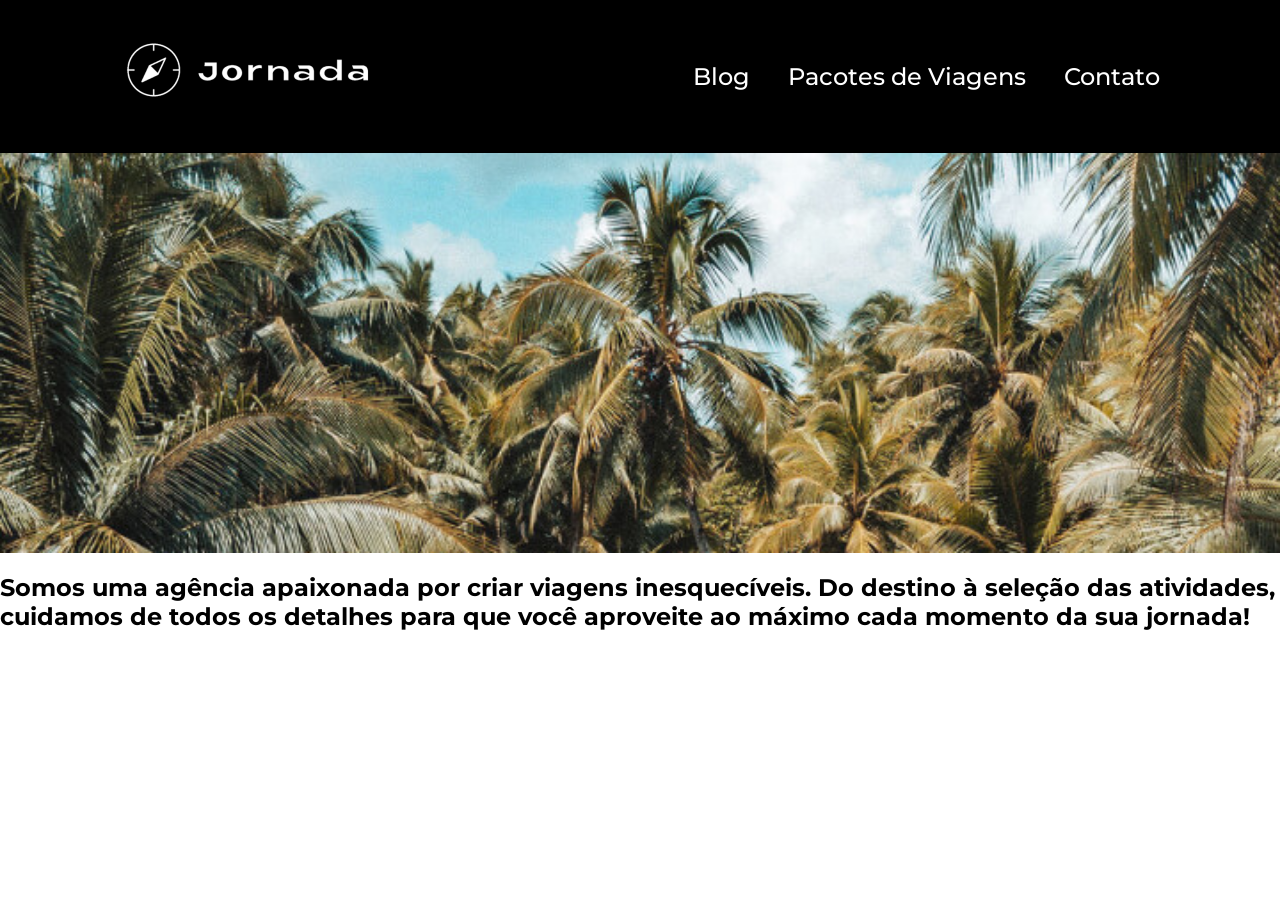
==== index.html @ a23b3a2b "Adiciona imagem na sessao hero" ====
<!doctype html>
<html lang="pt-BR">
  <head>
    <meta charset="UTF-8" />
    <meta name="viewport" content="width=device-width, initial-scale=1.0" />
    <link rel="stylesheet" href="css/style.css" />
    <title>Jornada Viagens</title>
  </head>
  <body>
    <header>
      <a class="logo" href="index.html" title="Voltar para a página inicial">
        <img
          class="img-mobile"
          src="img/header/logo-header-mobile.png"
          alt="Logo jornada viagens da cor branco."
        />
        <img
          class="img-desktop"
          src="img/header/Logo-header-desktop.png"
          alt="Logo jornada viagens da cor branco"
        />
      </a>

      <div class="navigation-menu">
        <label for="menu">
          <img src="img/header/menu-header-mobile.png" alt="Menu" />
        </label>
        <input type="checkbox" id="menu" hidden />
        <nav>
          <ul class="list-links">
            <li>
              <a href="blog.html" target="_blank" title="Acessar nosso blog"
                >Blog</a
              >
            </li>
            <li>
              <a
                href="pacotes.html"
                target="_blank"
                title="Acessar pacotes de viagens"
                >Pacotes de Viagens</a
              >
            </li>
            <li>
              <a href="contato" target="_blank" title="Acessar contato"
                >Contato</a
              >
            </li>
          </ul>
        </nav>
      </div>
    </header>

    <section class="hero">
      <div class="hero-img"></div>
      <h2>
        Somos uma agência apaixonada por criar viagens inesquecíveis. Do destino
        à seleção das atividades, cuidamos de todos os detalhes para que você
        aproveite ao máximo cada momento da sua jornada!
      </h2>
    </section>
  </body>
</html>
---- css/style.css ----
@import url(global.css);
@import url(header.css);
@import url(hero.css);
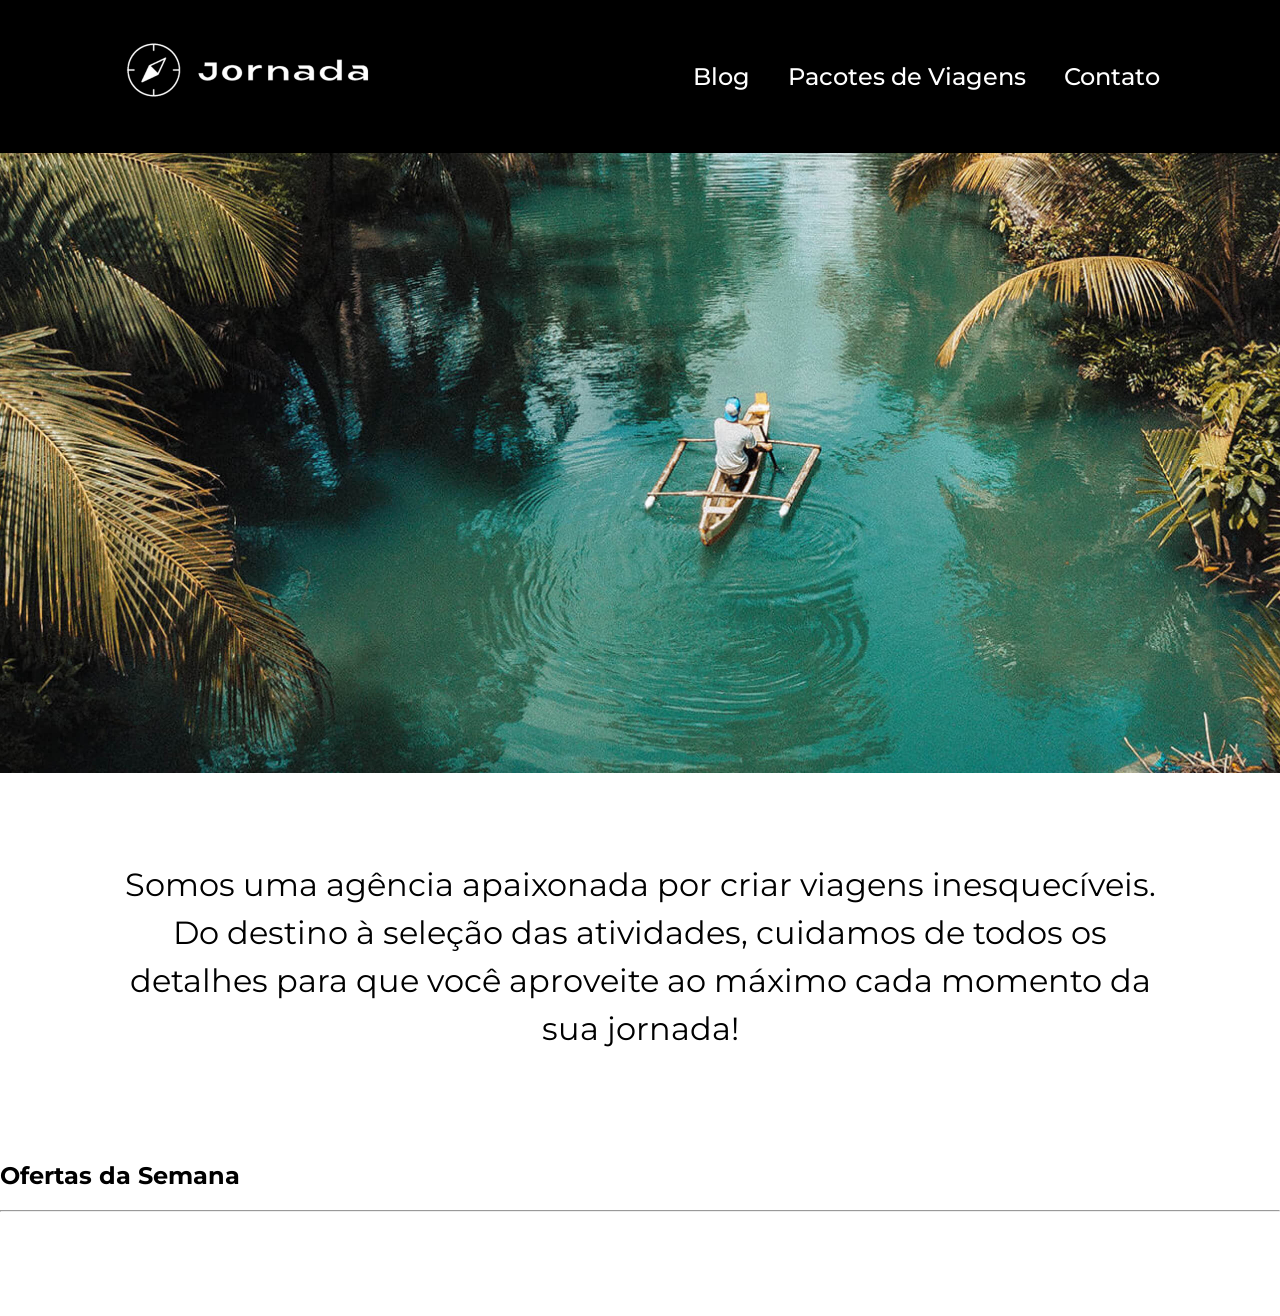
==== commit eb8b9870: "Inicia a sessao offers" ====
--- a/index.html
+++ b/index.html
@@ -59,5 +59,12 @@
         aproveite ao máximo cada momento da sua jornada!
       </h2>
     </section>
+
+    <section class="offers">
+      <div class="section-title">
+        <h2>Ofertas da Semana</h2>
+        <hr>
+      </div>
+    </section>
   </body>
 </html>
--- a/css/style.css
+++ b/css/style.css
@@ -1,3 +1,4 @@
 @import url(global.css);
 @import url(header.css);
-@import url(hero.css);+@import url(hero.css);
+@import url(offers.css);
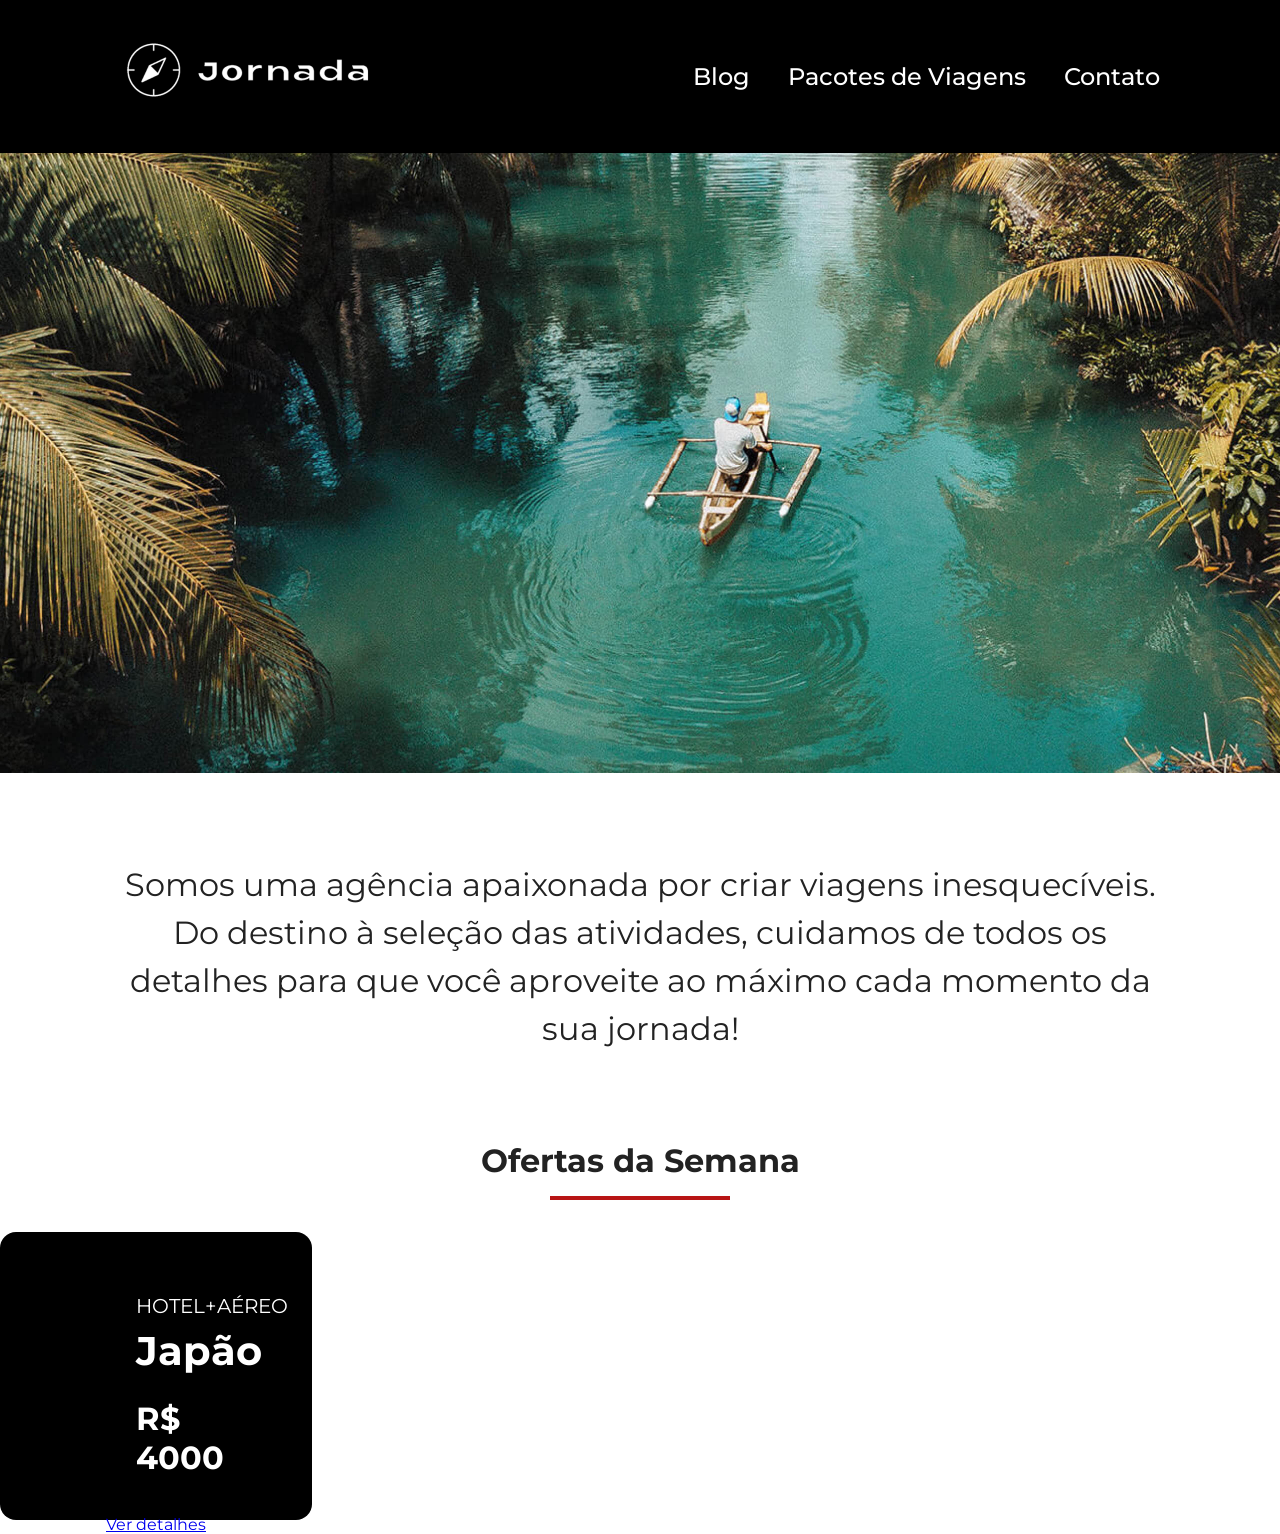
==== commit 0780b5de: "Cria estrutura do cards de ofertas" ====
--- a/index.html
+++ b/index.html
@@ -63,7 +63,21 @@
     <section class="offers">
       <div class="section-title">
         <h2>Ofertas da Semana</h2>
-        <hr>
+        <hr />
+      </div>
+      <div class="offers-cards">
+        <article class="card">
+          <header>
+            <p>HOTEL+AÉREO</p>
+            <h3>
+              Japão <br>
+              <span>R$ 4000</span>
+            </h3>
+          </header>
+          <footer>
+            <a href="#" class="button">Ver detalhes</a>
+          </footer>
+        </article>
       </div>
     </section>
   </body>
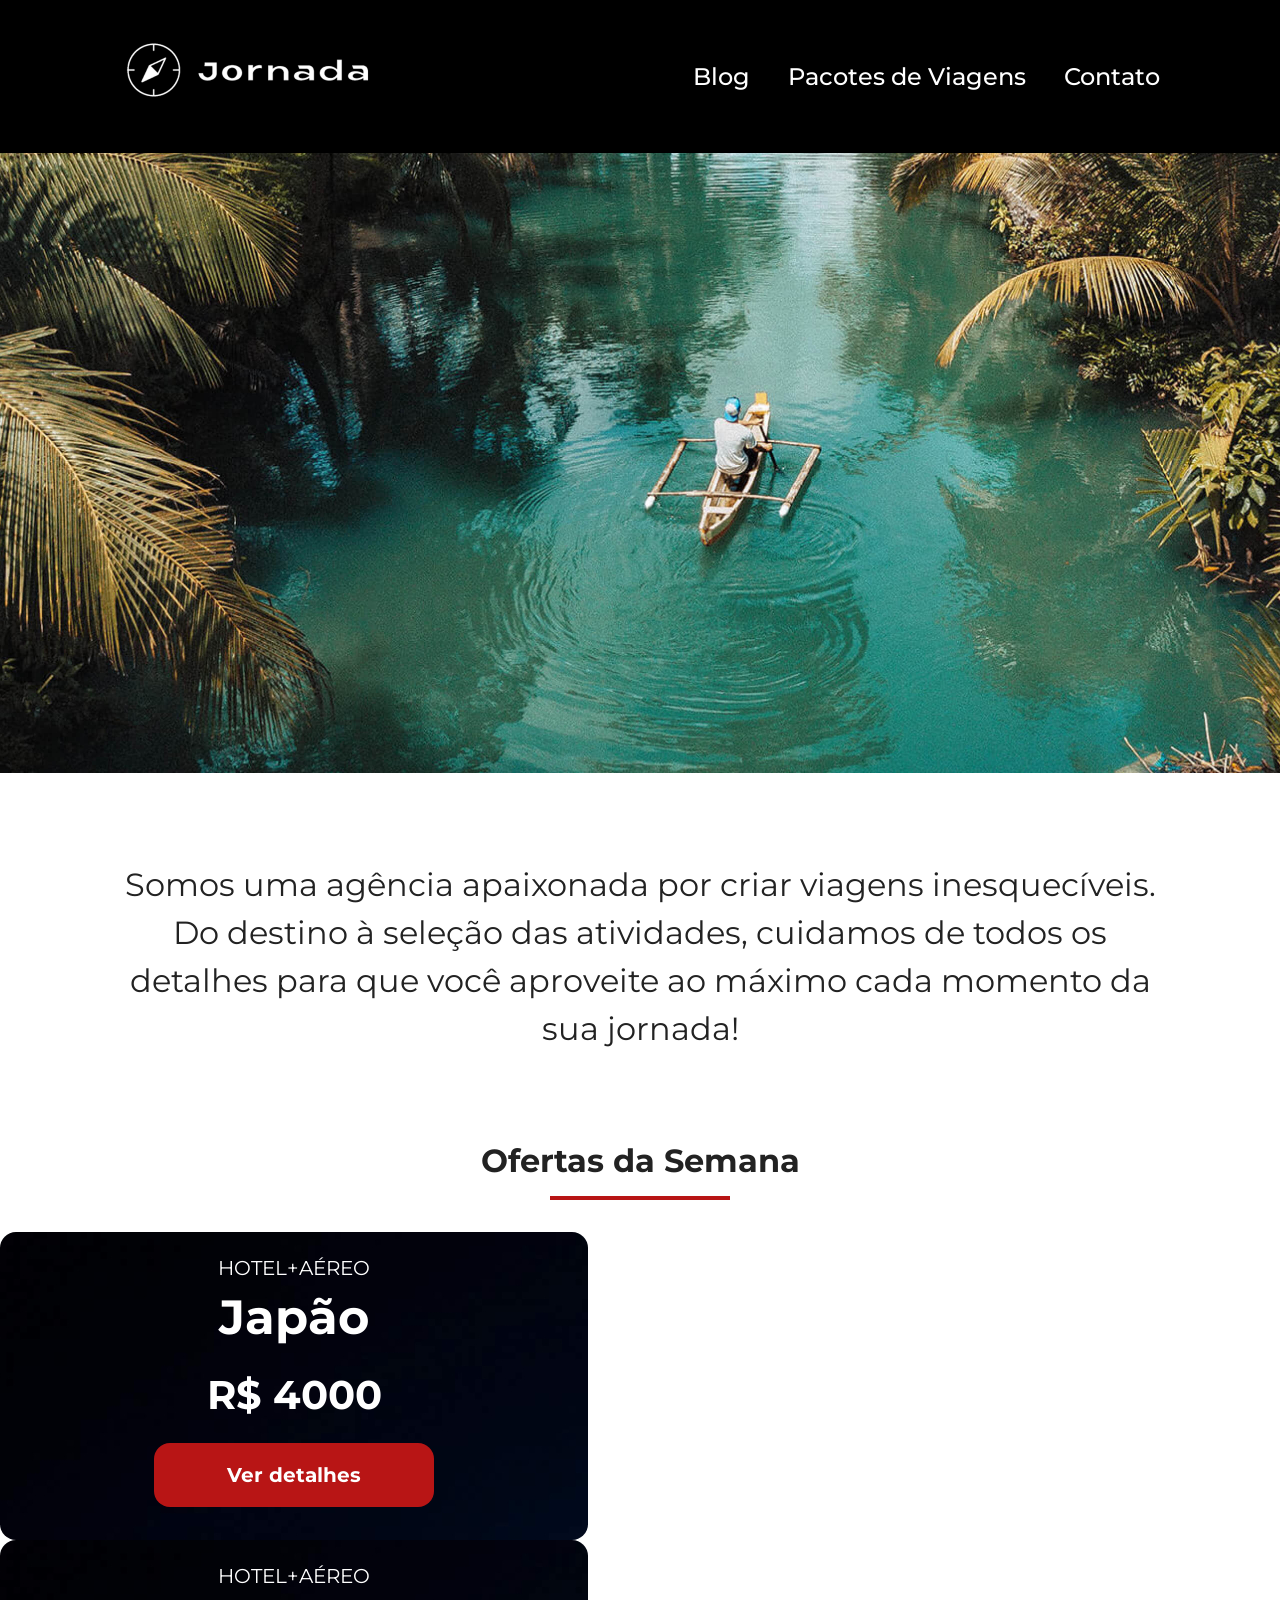
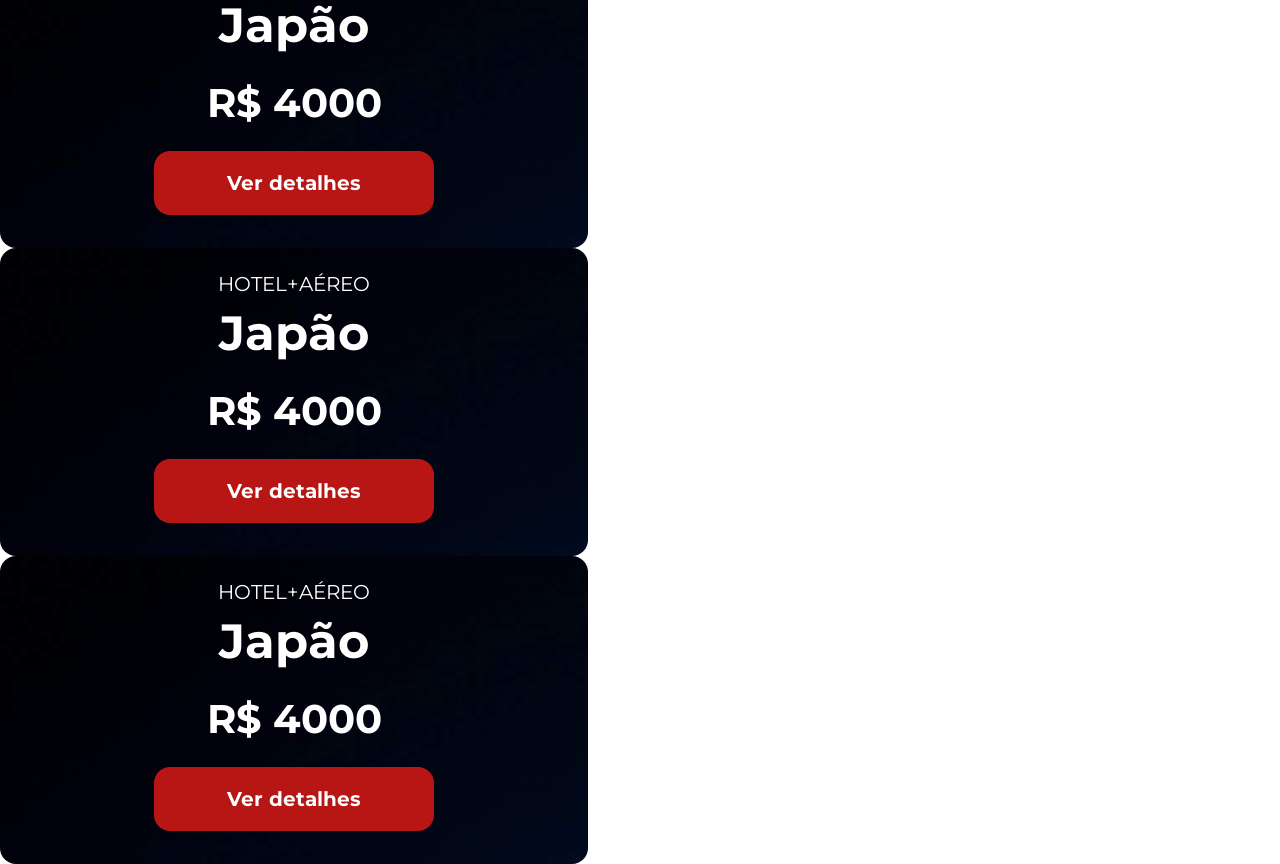
==== commit b66aec7b: "Replica os cards" ====
--- a/index.html
+++ b/index.html
@@ -78,6 +78,45 @@
             <a href="#" class="button">Ver detalhes</a>
           </footer>
         </article>
+
+        <article class="card">
+          <header>
+            <p>HOTEL+AÉREO</p>
+            <h3>
+              Japão <br>
+              <span>R$ 4000</span>
+            </h3>
+          </header>
+          <footer>
+            <a href="#" class="button">Ver detalhes</a>
+          </footer>
+        </article>
+
+        <article class="card">
+          <header>
+            <p>HOTEL+AÉREO</p>
+            <h3>
+              Japão <br>
+              <span>R$ 4000</span>
+            </h3>
+          </header>
+          <footer>
+            <a href="#" class="button">Ver detalhes</a>
+          </footer>
+        </article>
+
+        <article class="card">
+          <header>
+            <p>HOTEL+AÉREO</p>
+            <h3>
+              Japão <br>
+              <span>R$ 4000</span>
+            </h3>
+          </header>
+          <footer>
+            <a href="#" class="button">Ver detalhes</a>
+          </footer>
+        </article>
       </div>
     </section>
   </body>
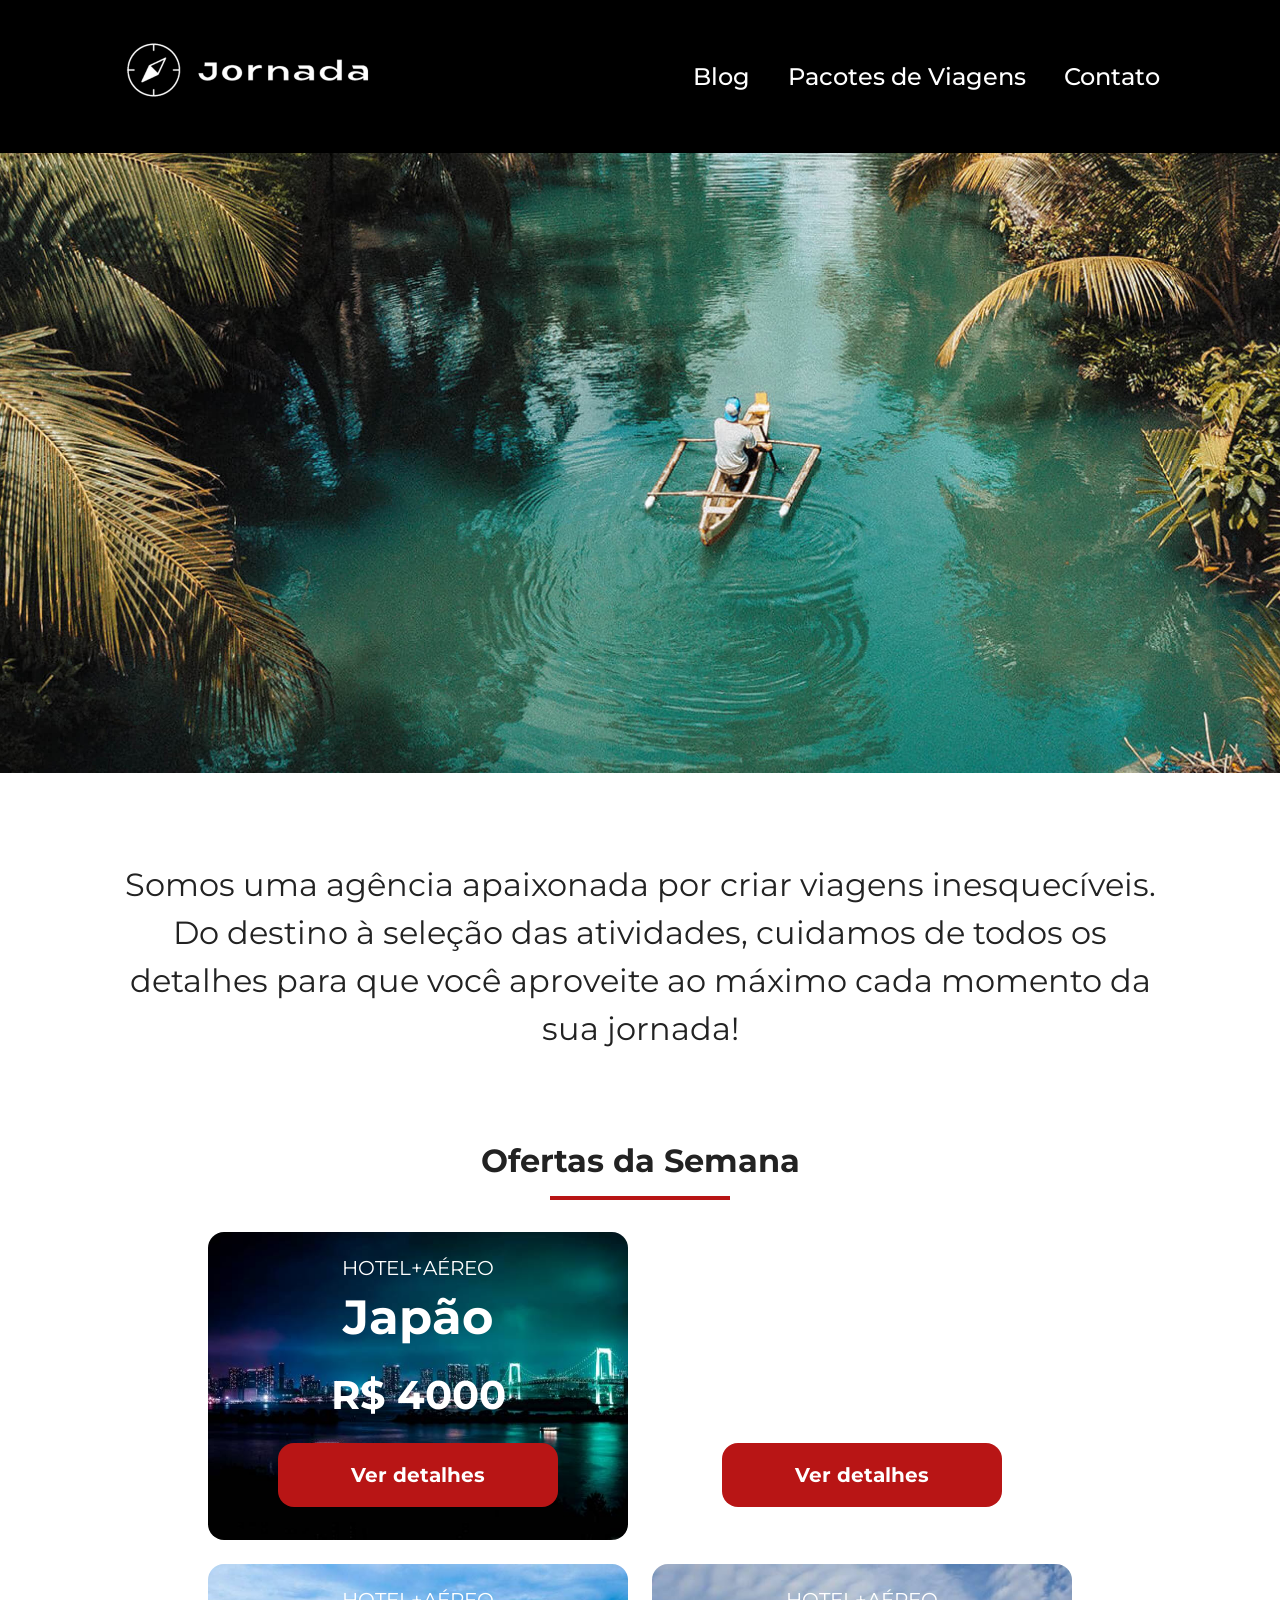
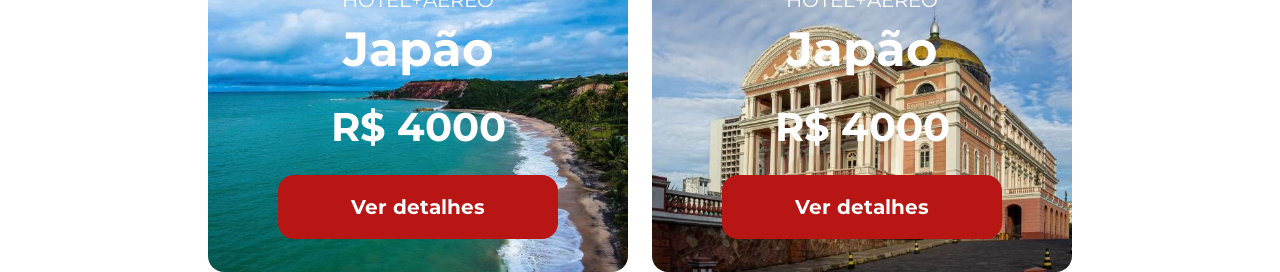
==== commit 54130221: "Finaliza a sessao de ofertas" ====
--- a/index.html
+++ b/index.html
@@ -66,7 +66,7 @@
         <hr />
       </div>
       <div class="offers-cards">
-        <article class="card">
+        <article class="card japao">
           <header>
             <p>HOTEL+AÉREO</p>
             <h3>
@@ -79,7 +79,7 @@
           </footer>
         </article>
 
-        <article class="card">
+        <article class="card san-andreas">
           <header>
             <p>HOTEL+AÉREO</p>
             <h3>
@@ -92,7 +92,7 @@
           </footer>
         </article>
 
-        <article class="card">
+        <article class="card paraiba">
           <header>
             <p>HOTEL+AÉREO</p>
             <h3>
@@ -105,7 +105,7 @@
           </footer>
         </article>
 
-        <article class="card">
+        <article class="card manaus">
           <header>
             <p>HOTEL+AÉREO</p>
             <h3>
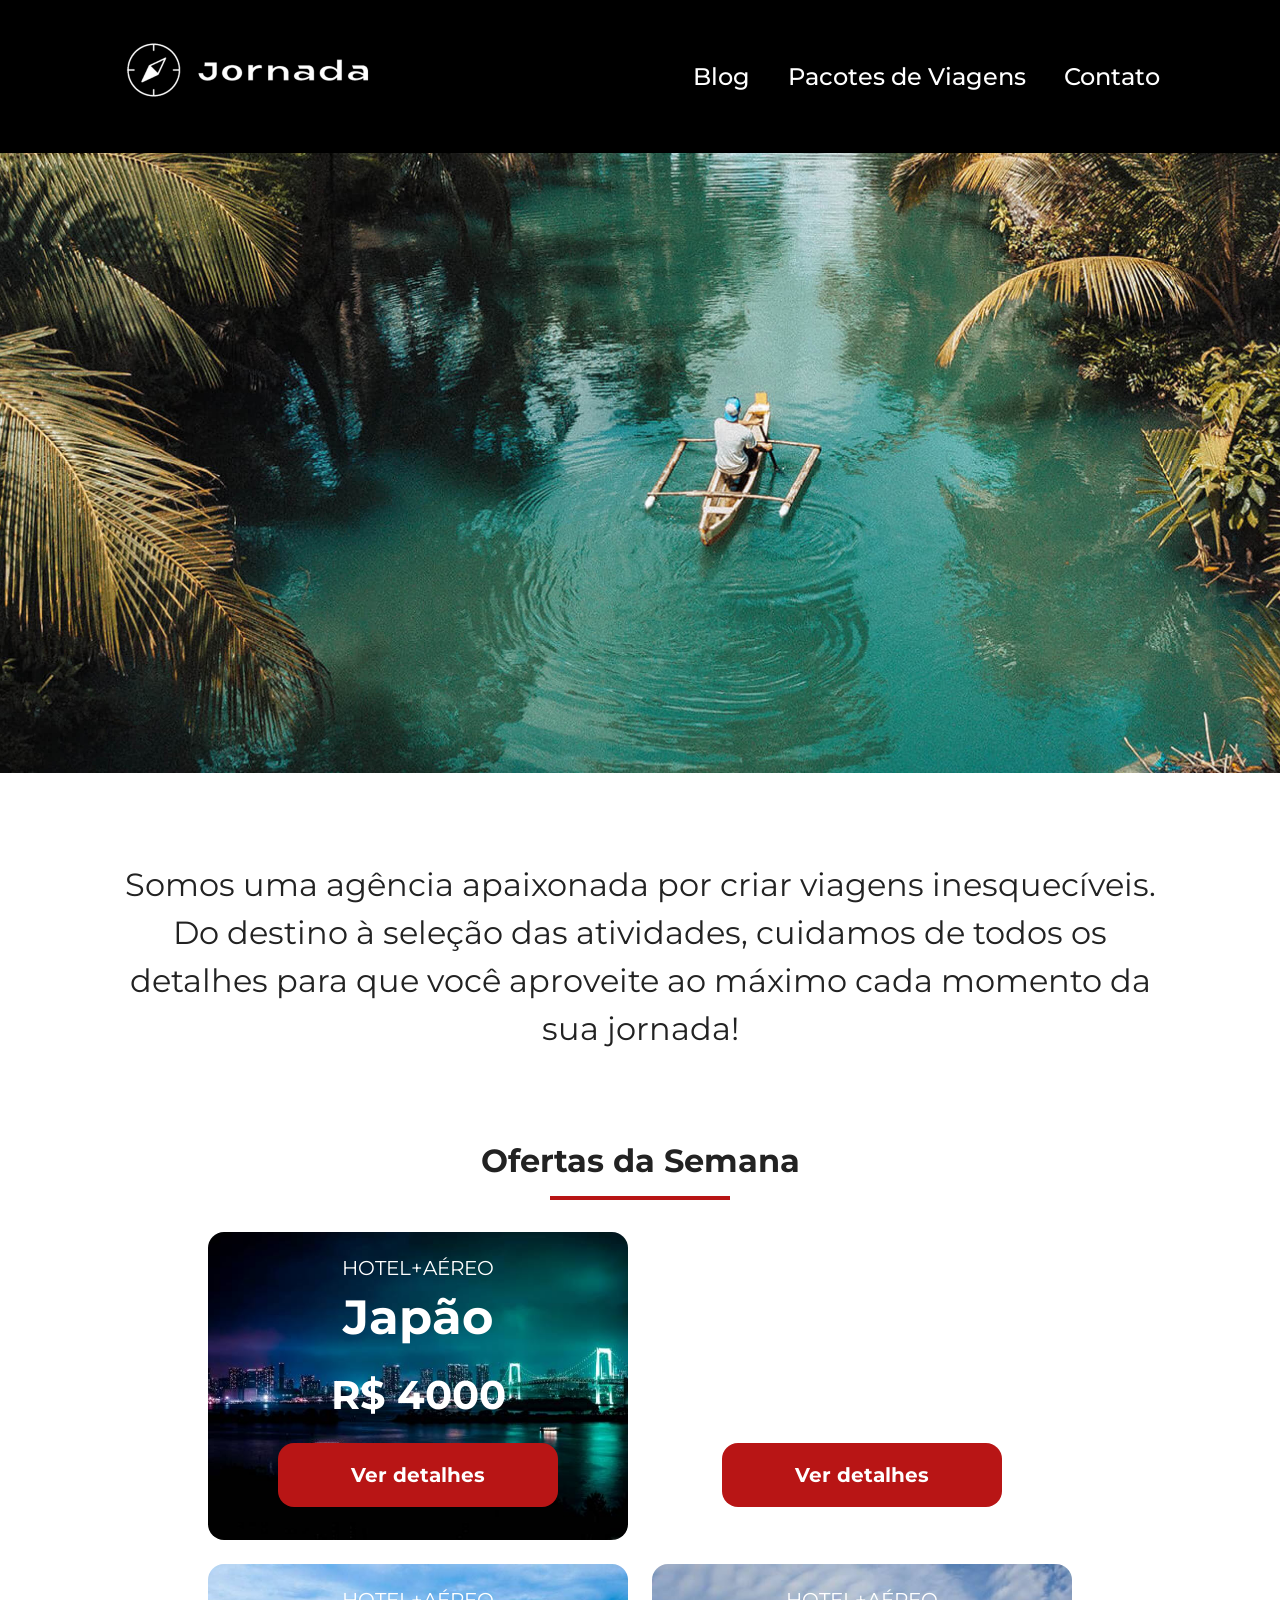
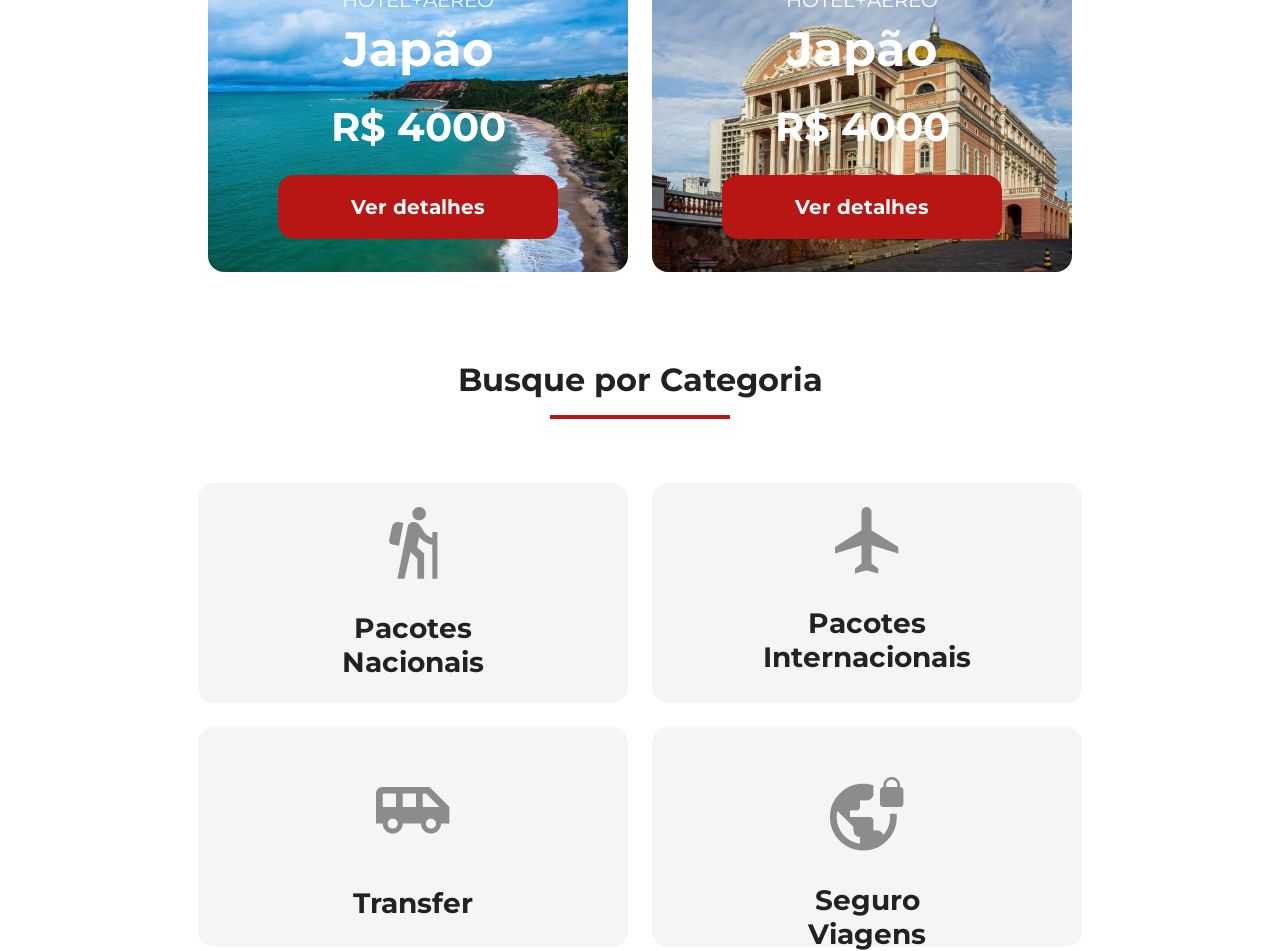
==== commit e1ad9667: "Finaliza a sessao busca por categorias" ====
--- a/index.html
+++ b/index.html
@@ -70,7 +70,7 @@
           <header>
             <p>HOTEL+AÉREO</p>
             <h3>
-              Japão <br>
+              Japão <br />
               <span>R$ 4000</span>
             </h3>
           </header>
@@ -83,7 +83,7 @@
           <header>
             <p>HOTEL+AÉREO</p>
             <h3>
-              Japão <br>
+              Japão <br />
               <span>R$ 4000</span>
             </h3>
           </header>
@@ -96,7 +96,7 @@
           <header>
             <p>HOTEL+AÉREO</p>
             <h3>
-              Japão <br>
+              Japão <br />
               <span>R$ 4000</span>
             </h3>
           </header>
@@ -109,7 +109,7 @@
           <header>
             <p>HOTEL+AÉREO</p>
             <h3>
-              Japão <br>
+              Japão <br />
               <span>R$ 4000</span>
             </h3>
           </header>
@@ -119,5 +119,74 @@
         </article>
       </div>
     </section>
+
+    <section class="categories">
+      <div class="section-title">
+        <h2>Busque por Categoria</h2>
+        <hr />
+      </div>
+      <div class="categories-cards">
+        <a
+          class="card"
+          href="#"
+          target="_blank"
+          title="Busque pela categoria pacotes nacionais."
+        >
+          <img
+            src="img/categories/pacotes-nacionais.png"
+            alt="Ícone cinza de uma pessoa fazendo tracking."
+          />
+          <h3>
+            Pacotes <br />
+            Nacionais
+          </h3>
+        </a>
+
+        <a
+          class="card"
+          href="#"
+          target="_blank"
+          title="Busque pela categoria pacotes internacionais."
+        >
+          <img
+            src="img/categories/pacotes-interacionais.png"
+            alt="Ícone cinza de um avião."
+          />
+          <h3>
+            Pacotes <br />
+            Internacionais
+          </h3>
+        </a>
+
+        <a
+          class="card single-line transfer"
+          href="#"
+          target="_blank"
+          title="Busque pela categoria transfer."
+        >
+          <img
+            src="img/categories/transfer.png"
+            alt="Ícone cinza de uma van de viagem."
+          />
+          <h3>Transfer</h3>
+        </a>
+
+        <a
+          class="card single-line"
+          href="#"
+          target="_blank"
+          title="Busque pela categoria seguro viagens."
+        >
+          <img
+            src="img/categories/seguro-viagem.png"
+            alt="Ícone cinza de um globo terrestre."
+          />
+          <h3>
+            Seguro <br />
+            Viagens
+          </h3>
+        </a>
+      </div>
+    </section>
   </body>
 </html>
--- a/css/style.css
+++ b/css/style.css
@@ -1,4 +1,5 @@
 @import url(global.css);
 @import url(header.css);
 @import url(hero.css);
-@import url(offers.css);+@import url(offers.css);
+@import url(categories.css);
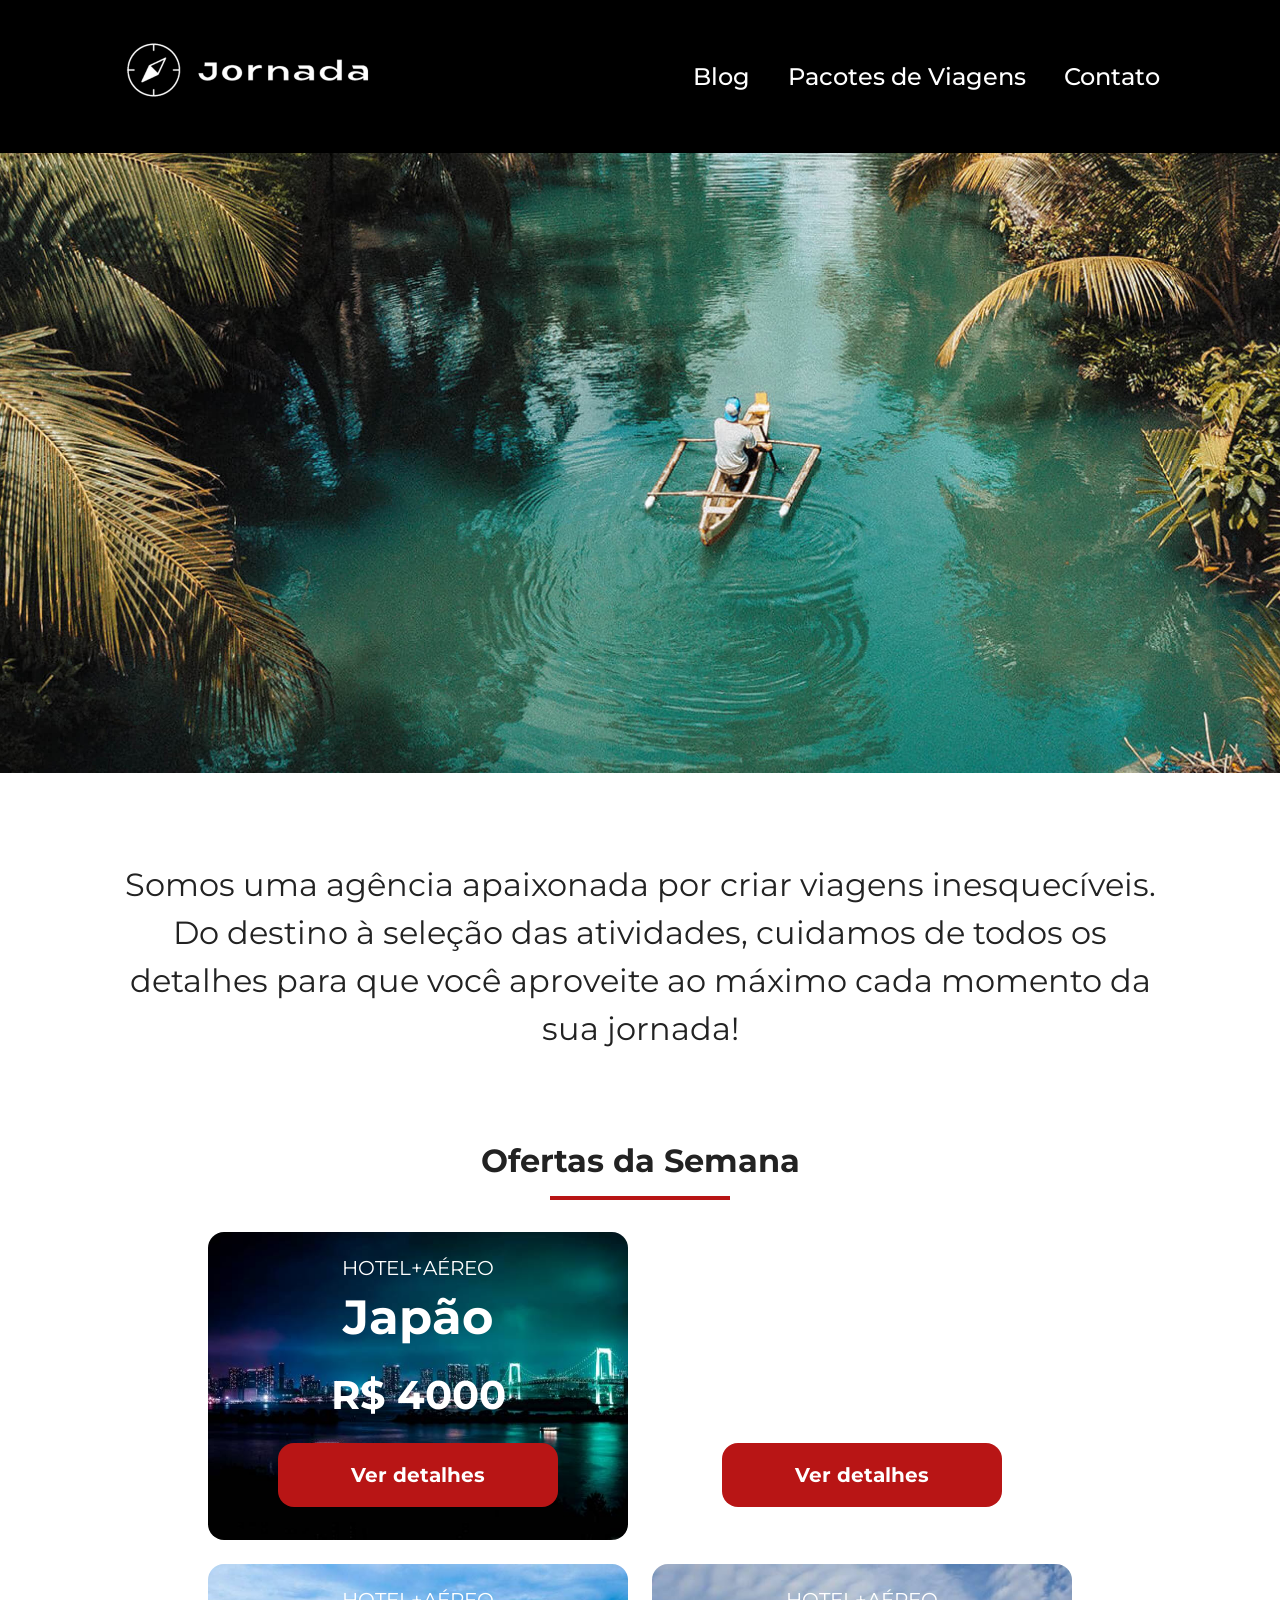
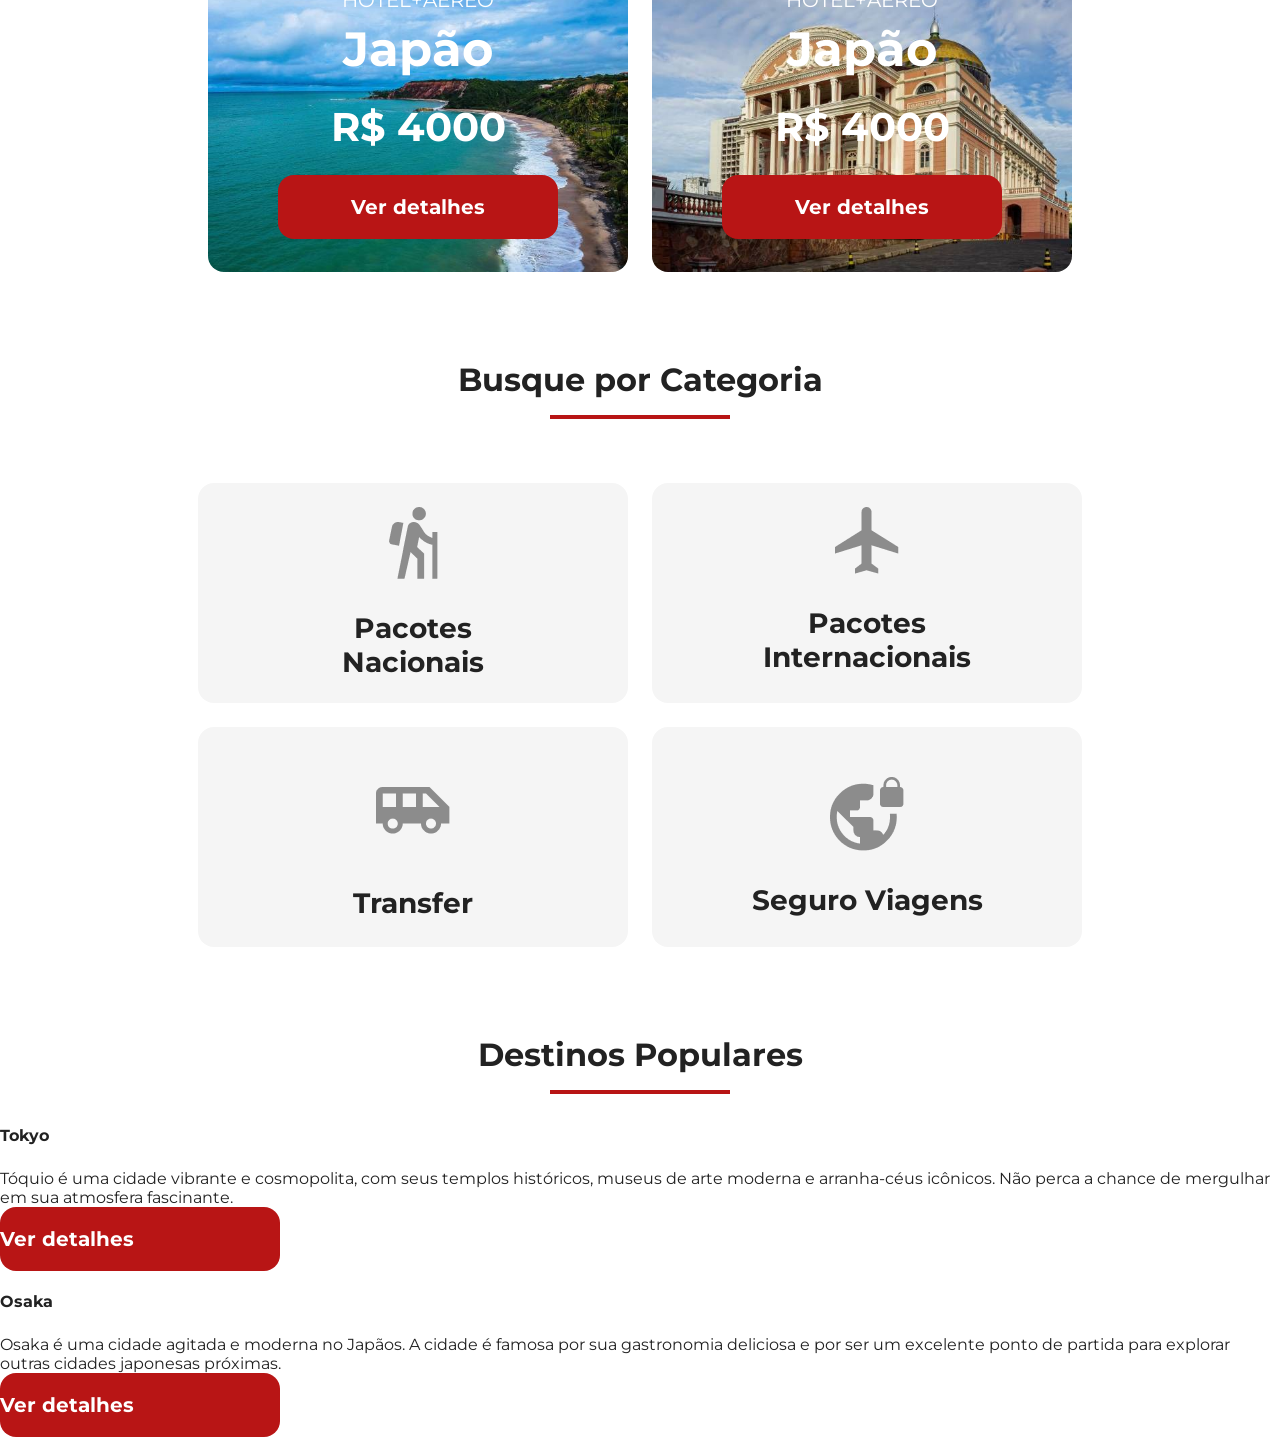
==== commit 815e3011: "Cria estrutura destinos populares" ====
--- a/index.html
+++ b/index.html
@@ -181,11 +181,47 @@
             src="img/categories/seguro-viagem.png"
             alt="Ícone cinza de um globo terrestre."
           />
-          <h3>
-            Seguro <br />
-            Viagens
-          </h3>
-        </a>
+          <h3>Seguro Viagens</h3>
+        </a>
+      </div>
+    </section>
+
+    <section class="destinations">
+      <div class="section-title">
+        <h2>Destinos Populares</h2>
+        <hr />
+      </div>
+
+      <div class="destination-items">
+        <article class="item">
+          <header>
+            <div class="img-item"></div>
+            <h4>Tokyo</h4>
+          </header>
+          <p>
+            Tóquio é uma cidade vibrante e cosmopolita, com seus templos
+            históricos, museus de arte moderna e arranha-céus icônicos. Não
+            perca a chance de mergulhar em sua atmosfera fascinante.
+          </p>
+          <footer>
+            <a href="#" class="button">Ver detalhes</a>
+          </footer>
+        </article>
+
+        <article class="item">
+          <header>
+            <div class="img-item"></div>
+            <h4>Osaka</h4>
+          </header>
+          <p>
+            Osaka é uma cidade agitada e moderna no Japãos. A cidade é famosa
+            por sua gastronomia deliciosa e por ser um excelente ponto de
+            partida para explorar outras cidades japonesas próximas.
+          </p>
+          <footer>
+            <a href="#" class="button">Ver detalhes</a>
+          </footer>
+        </article>
       </div>
     </section>
   </body>
--- a/css/style.css
+++ b/css/style.css
@@ -2,4 +2,5 @@
 @import url(header.css);
 @import url(hero.css);
 @import url(offers.css);
-@import url(categories.css);+@import url(categories.css);
+@import url(destination.css);
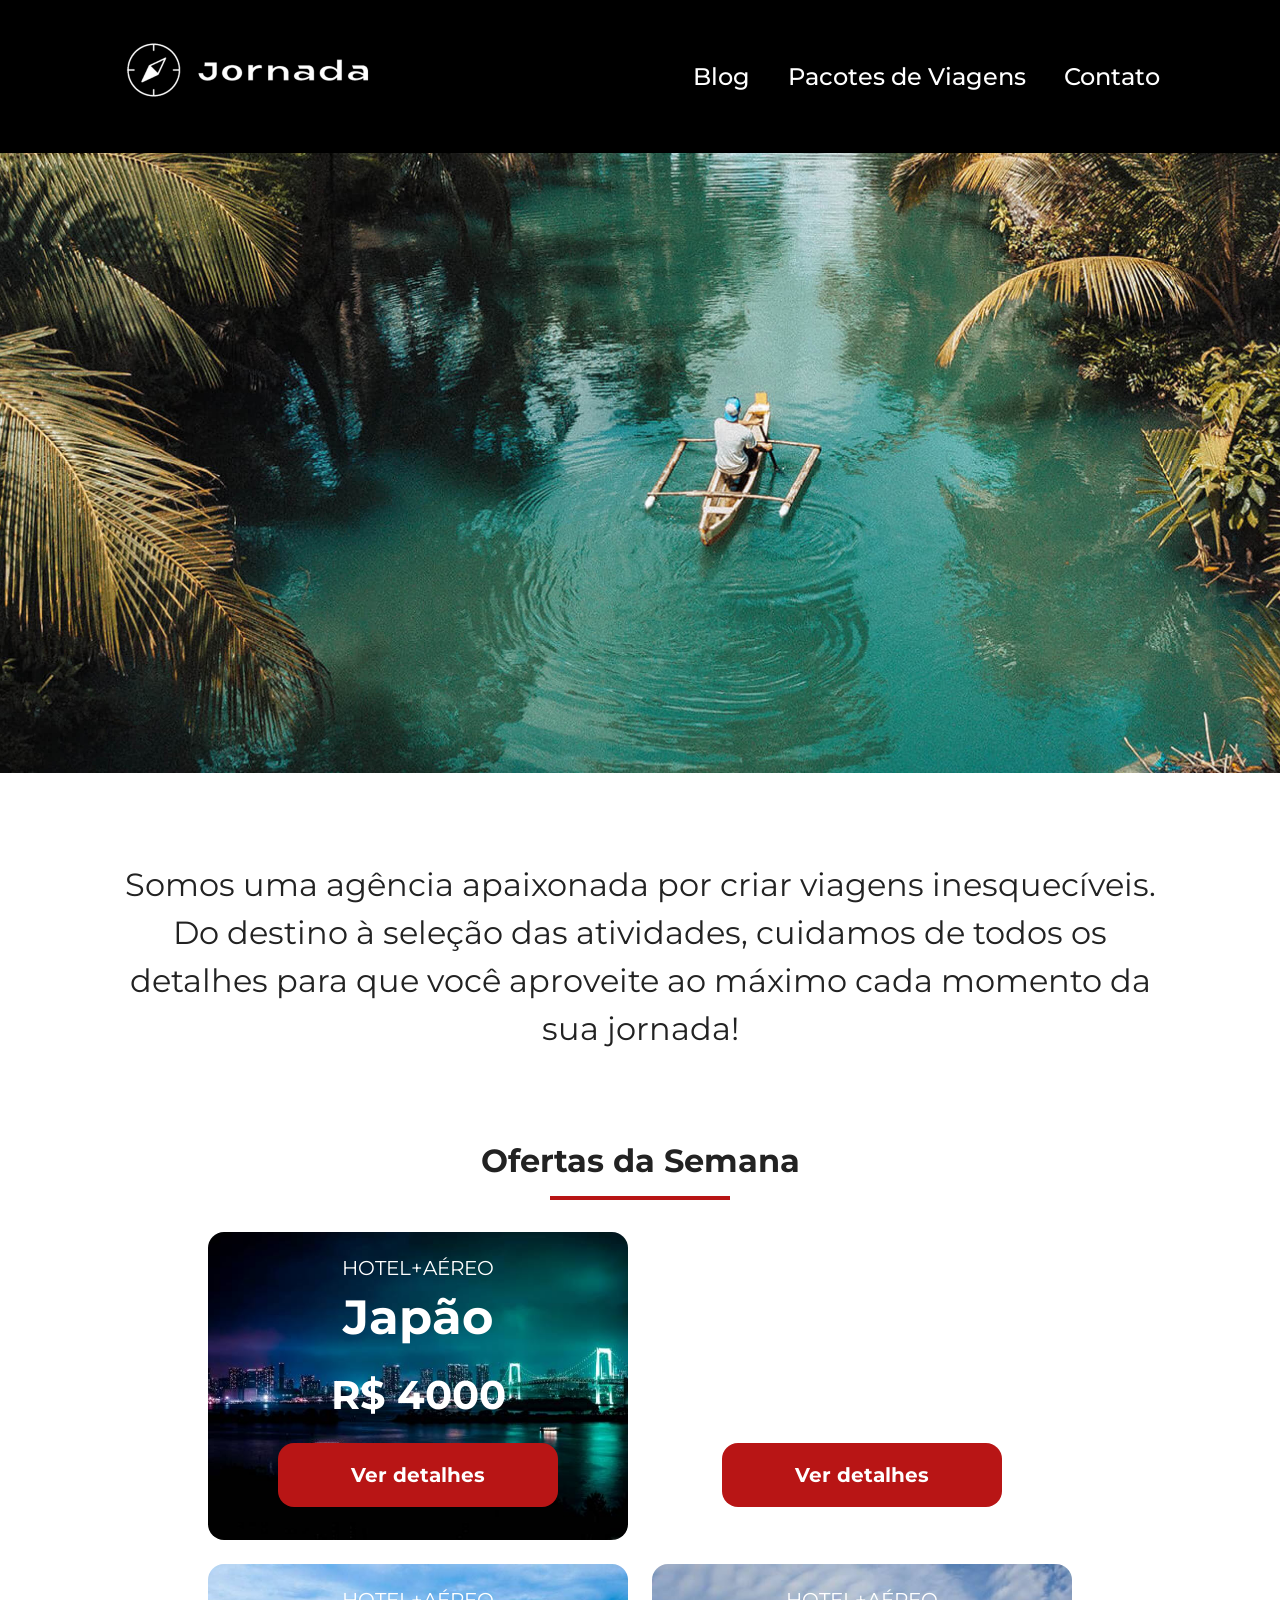
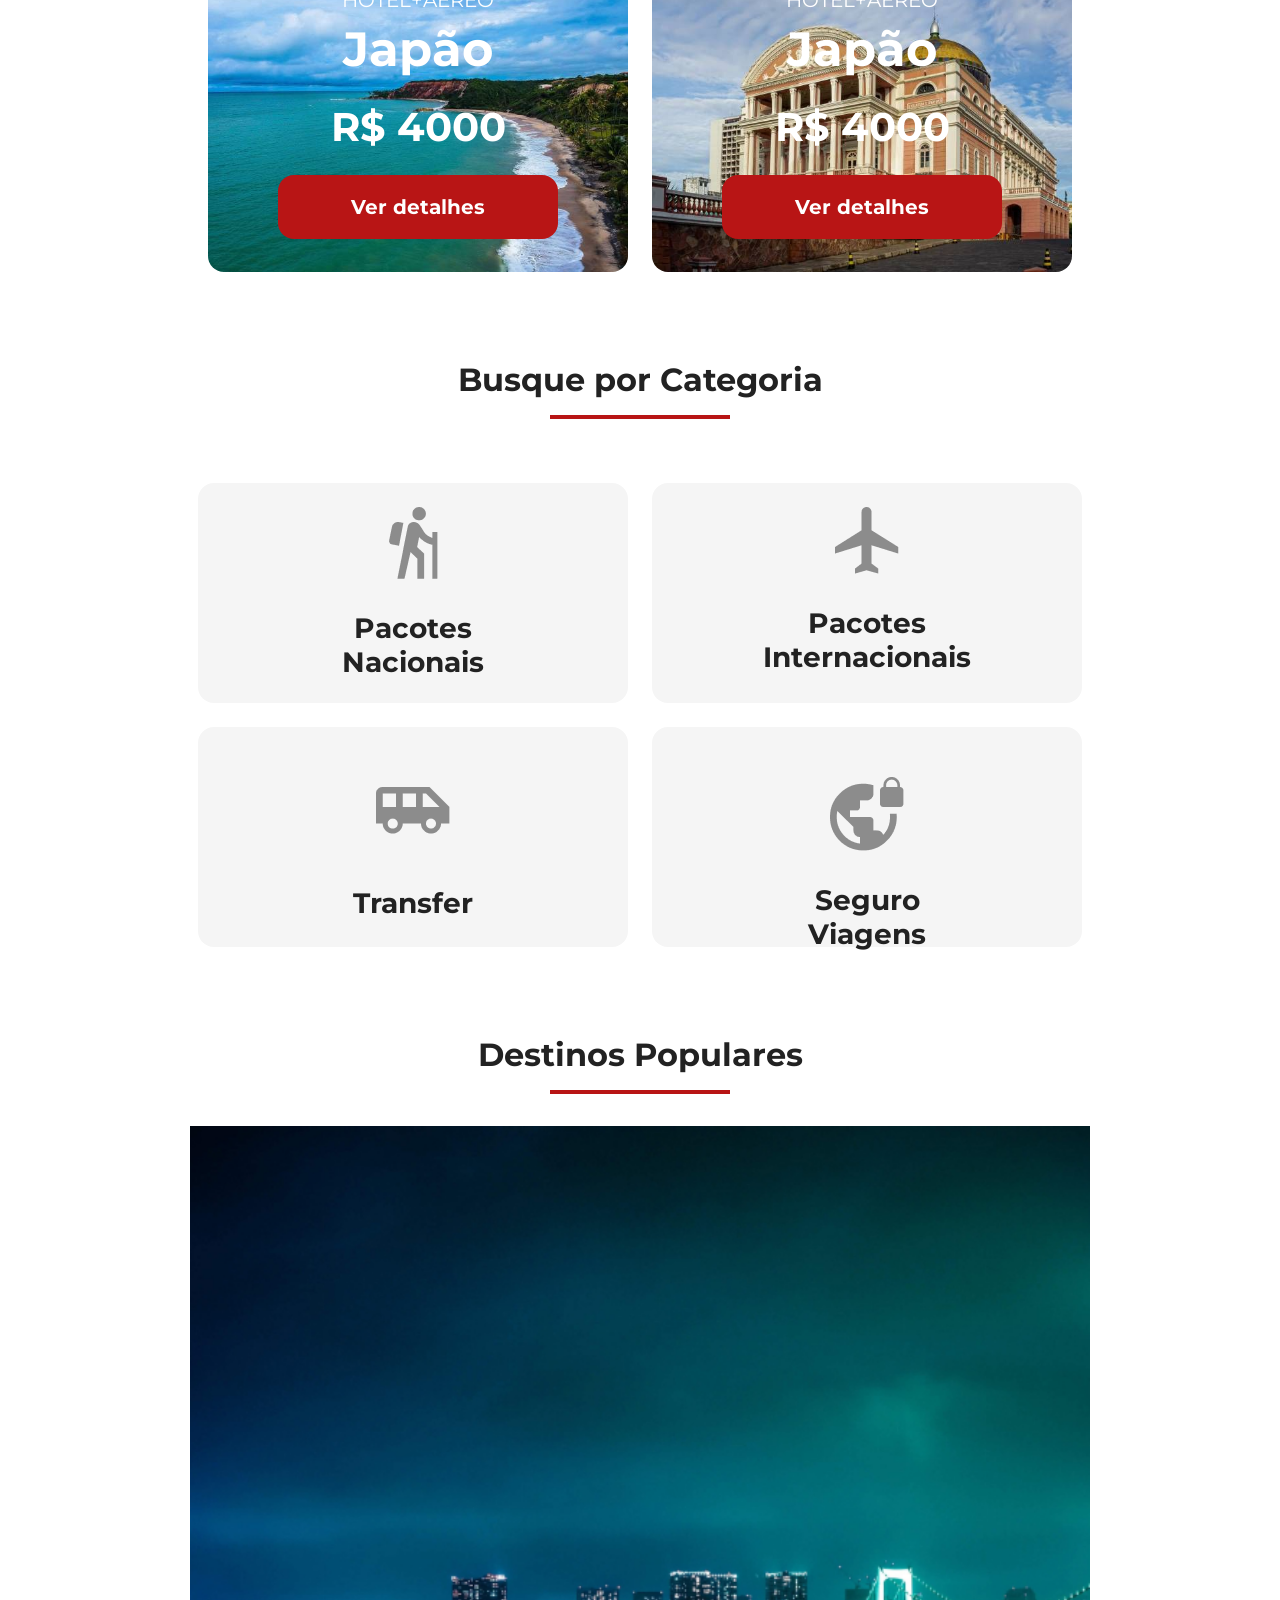
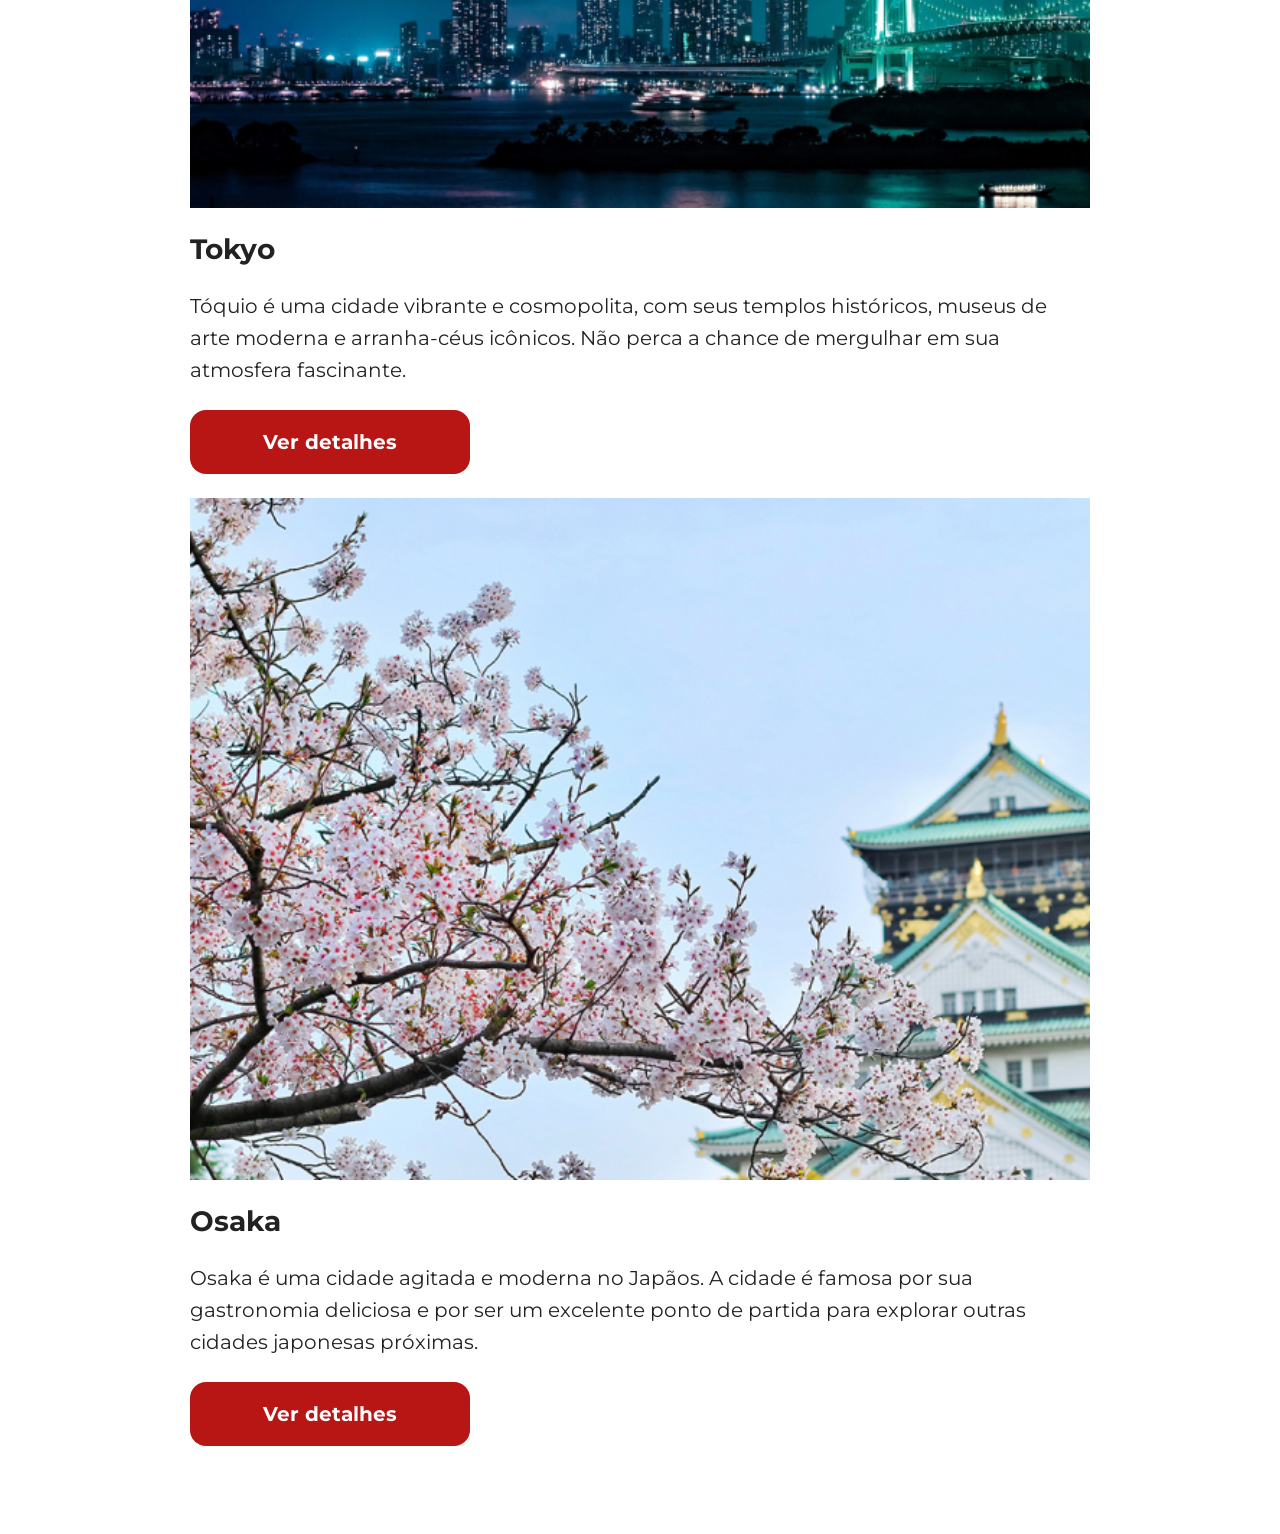
==== commit b965ddcb: "Finaliza sessao destinos" ====
--- a/index.html
+++ b/index.html
@@ -181,7 +181,10 @@
             src="img/categories/seguro-viagem.png"
             alt="Ícone cinza de um globo terrestre."
           />
-          <h3>Seguro Viagens</h3>
+          <h3>
+            Seguro <br />
+            Viagens
+          </h3>
         </a>
       </div>
     </section>
@@ -193,33 +196,44 @@
       </div>
 
       <div class="destination-items">
-        <article class="item">
+        <article class="item tokyo">
           <header>
             <div class="img-item"></div>
-            <h4>Tokyo</h4>
-          </header>
-          <p>
+            <h3 class="content-title">Tokyo</h3>
+          </header>
+          <p class="content-text">
             Tóquio é uma cidade vibrante e cosmopolita, com seus templos
             históricos, museus de arte moderna e arranha-céus icônicos. Não
             perca a chance de mergulhar em sua atmosfera fascinante.
           </p>
           <footer>
-            <a href="#" class="button">Ver detalhes</a>
-          </footer>
-        </article>
-
-        <article class="item">
+            <a
+              href="#"
+              class="button"
+              target="_blank"
+              title="Veja mais detalhes do destino Tokyo"
+              >Ver detalhes</a
+            >
+          </footer>
+        </article>
+        <article class="item osaka">
           <header>
             <div class="img-item"></div>
-            <h4>Osaka</h4>
-          </header>
-          <p>
+            <h3 class="content-title">Osaka</h3>
+          </header>
+          <p class="content-text">
             Osaka é uma cidade agitada e moderna no Japãos. A cidade é famosa
             por sua gastronomia deliciosa e por ser um excelente ponto de
             partida para explorar outras cidades japonesas próximas.
           </p>
           <footer>
-            <a href="#" class="button">Ver detalhes</a>
+            <a
+              href="#"
+              class="button"
+              target="_blank"
+              title="Veja mais detalhes do destino Osaka"
+              >Ver detalhes</a
+            >
           </footer>
         </article>
       </div>
